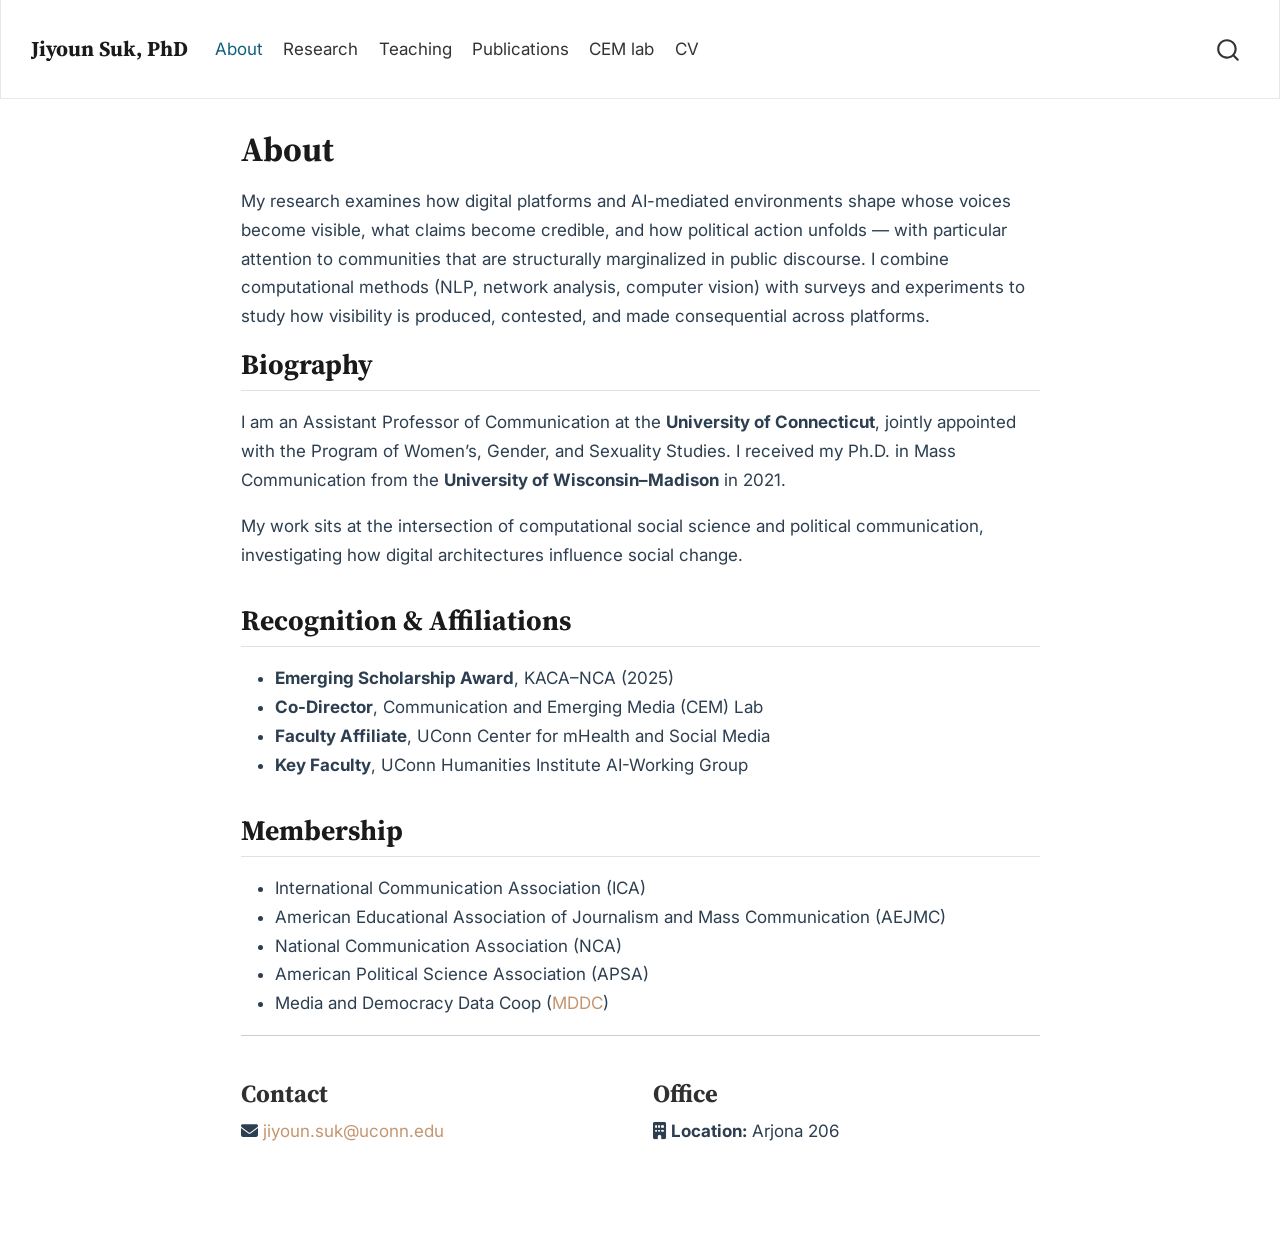
==== about.html @ 5fc56745 "Built site for gh-pages" ====
<!DOCTYPE html>
<html xmlns="http://www.w3.org/1999/xhtml" lang="en" xml:lang="en"><head>

<meta charset="utf-8">
<meta name="generator" content="quarto-1.6.42">

<meta name="viewport" content="width=device-width, initial-scale=1.0, user-scalable=yes">


<title>About – Jiyoun Suk, PhD</title>
<style>
code{white-space: pre-wrap;}
span.smallcaps{font-variant: small-caps;}
div.columns{display: flex; gap: min(4vw, 1.5em);}
div.column{flex: auto; overflow-x: auto;}
div.hanging-indent{margin-left: 1.5em; text-indent: -1.5em;}
ul.task-list{list-style: none;}
ul.task-list li input[type="checkbox"] {
  width: 0.8em;
  margin: 0 0.8em 0.2em -1em; /* quarto-specific, see https://github.com/quarto-dev/quarto-cli/issues/4556 */ 
  vertical-align: middle;
}
</style>


<script src="site_libs/quarto-nav/quarto-nav.js"></script>
<script src="site_libs/quarto-nav/headroom.min.js"></script>
<script src="site_libs/clipboard/clipboard.min.js"></script>
<script src="site_libs/quarto-search/autocomplete.umd.js"></script>
<script src="site_libs/quarto-search/fuse.min.js"></script>
<script src="site_libs/quarto-search/quarto-search.js"></script>
<meta name="quarto:offset" content="./">
<script src="site_libs/quarto-html/quarto.js"></script>
<script src="site_libs/quarto-html/popper.min.js"></script>
<script src="site_libs/quarto-html/tippy.umd.min.js"></script>
<script src="site_libs/quarto-html/anchor.min.js"></script>
<link href="site_libs/quarto-html/tippy.css" rel="stylesheet">
<link href="site_libs/quarto-html/quarto-syntax-highlighting-2f5df379a58b258e96c21c0638c20c03.css" rel="stylesheet" id="quarto-text-highlighting-styles">
<script src="site_libs/bootstrap/bootstrap.min.js"></script>
<link href="site_libs/bootstrap/bootstrap-icons.css" rel="stylesheet">
<link href="site_libs/bootstrap/bootstrap-14436ac68ee9da647e5be369f77a8015.min.css" rel="stylesheet" append-hash="true" id="quarto-bootstrap" data-mode="light">
<link href="site_libs/quarto-contrib/fontawesome6-6.7.2/all.min.css" rel="stylesheet">
<link href="site_libs/quarto-contrib/fontawesome6-6.7.2/latex-fontsize.css" rel="stylesheet">
<script id="quarto-search-options" type="application/json">{
  "location": "navbar",
  "copy-button": false,
  "collapse-after": 3,
  "panel-placement": "end",
  "type": "overlay",
  "limit": 50,
  "keyboard-shortcut": [
    "f",
    "/",
    "s"
  ],
  "show-item-context": false,
  "language": {
    "search-no-results-text": "No results",
    "search-matching-documents-text": "matching documents",
    "search-copy-link-title": "Copy link to search",
    "search-hide-matches-text": "Hide additional matches",
    "search-more-match-text": "more match in this document",
    "search-more-matches-text": "more matches in this document",
    "search-clear-button-title": "Clear",
    "search-text-placeholder": "",
    "search-detached-cancel-button-title": "Cancel",
    "search-submit-button-title": "Submit",
    "search-label": "Search"
  }
}</script>


<link rel="stylesheet" href="assets/styles.css">
</head>

<body class="nav-fixed fullcontent">

<div id="quarto-search-results"></div>
  <header id="quarto-header" class="headroom fixed-top">
    <nav class="navbar navbar-expand-lg " data-bs-theme="dark">
      <div class="navbar-container container-fluid">
      <div class="navbar-brand-container mx-auto">
    <a class="navbar-brand" href="./index.html">
    <span class="navbar-title">Jiyoun Suk, PhD</span>
    </a>
  </div>
            <div id="quarto-search" class="" title="Search"></div>
          <button class="navbar-toggler" type="button" data-bs-toggle="collapse" data-bs-target="#navbarCollapse" aria-controls="navbarCollapse" role="menu" aria-expanded="false" aria-label="Toggle navigation" onclick="if (window.quartoToggleHeadroom) { window.quartoToggleHeadroom(); }">
  <span class="navbar-toggler-icon"></span>
</button>
          <div class="collapse navbar-collapse" id="navbarCollapse">
            <ul class="navbar-nav navbar-nav-scroll me-auto">
  <li class="nav-item">
    <a class="nav-link active" href="./about.html" aria-current="page"> 
<span class="menu-text">About</span></a>
  </li>  
  <li class="nav-item">
    <a class="nav-link" href="./research.html"> 
<span class="menu-text">Research</span></a>
  </li>  
  <li class="nav-item">
    <a class="nav-link" href="./teaching.html"> 
<span class="menu-text">Teaching</span></a>
  </li>  
  <li class="nav-item">
    <a class="nav-link" href="./publications.html"> 
<span class="menu-text">Publications</span></a>
  </li>  
  <li class="nav-item">
    <a class="nav-link" href="https://cemlab.github.io/index.html"> 
<span class="menu-text">CEM lab</span></a>
  </li>  
  <li class="nav-item">
    <a class="nav-link" href="./cv.html"> 
<span class="menu-text">CV</span></a>
  </li>  
</ul>
          </div> <!-- /navcollapse -->
            <div class="quarto-navbar-tools">
</div>
      </div> <!-- /container-fluid -->
    </nav>
</header>
<!-- content -->
<div id="quarto-content" class="quarto-container page-columns page-rows-contents page-layout-article page-navbar">
<!-- sidebar -->
<!-- margin-sidebar -->
    
<!-- main -->
<main class="content" id="quarto-document-content">

<header id="title-block-header" class="quarto-title-block default">
<div class="quarto-title">
<h1 class="title">About</h1>
</div>



<div class="quarto-title-meta">

    
  
    
  </div>
  


</header>


<p>My research examines how digital platforms and AI-mediated environments shape whose voices become visible, what claims become credible, and how political action unfolds — with particular attention to communities that are structurally marginalized in public discourse. I combine computational methods (NLP, network analysis, computer vision) with surveys and experiments to study how visibility is produced, contested, and made consequential across platforms.</p>
<section id="biography" class="level2">
<h2 class="anchored" data-anchor-id="biography">Biography</h2>
<p>I am an Assistant Professor of Communication at the <strong>University of Connecticut</strong>, jointly appointed with the Program of Women’s, Gender, and Sexuality Studies. I received my Ph.D.&nbsp;in Mass Communication from the <strong>University of Wisconsin–Madison</strong> in 2021.</p>
<p>My work sits at the intersection of computational social science and political communication, investigating how digital architectures influence social change.</p>
</section>
<section id="recognition-affiliations" class="level2">
<h2 class="anchored" data-anchor-id="recognition-affiliations">Recognition &amp; Affiliations</h2>
<ul>
<li><strong>Emerging Scholarship Award</strong>, KACA–NCA (2025)</li>
<li><strong>Co-Director</strong>, Communication and Emerging Media (CEM) Lab</li>
<li><strong>Faculty Affiliate</strong>, UConn Center for mHealth and Social Media</li>
<li><strong>Key Faculty</strong>, UConn Humanities Institute AI-Working Group</li>
</ul>
</section>
<section id="membership" class="level2">
<h2 class="anchored" data-anchor-id="membership">Membership</h2>
<ul>
<li>International Communication Association (ICA)</li>
<li>American Educational Association of Journalism and Mass Communication (AEJMC)</li>
<li>National Communication Association (NCA)</li>
<li>American Political Science Association (APSA)</li>
<li>Media and Democracy Data Coop (<a href="https://mddatacoop.org/">MDDC</a>)</li>
</ul>
<hr>
<div class="grid">
<section id="contact" class="level3 g-col-6">
<h3 class="anchored" data-anchor-id="contact">Contact</h3>
<p><i class="fa-solid fa-envelope" aria-label="envelope"></i> <a href="mailto:jiyoun.suk@uconn.edu">jiyoun.suk@uconn.edu</a></p>
</section>
<section id="office" class="level3 g-col-6">
<h3 class="anchored" data-anchor-id="office">Office</h3>
<p><i class="fa-solid fa-building" aria-label="building"></i> <strong>Location:</strong> Arjona 206</p>
</section>
</div>


</section>

</main> <!-- /main -->
<script id="quarto-html-after-body" type="application/javascript">
window.document.addEventListener("DOMContentLoaded", function (event) {
  const toggleBodyColorMode = (bsSheetEl) => {
    const mode = bsSheetEl.getAttribute("data-mode");
    const bodyEl = window.document.querySelector("body");
    if (mode === "dark") {
      bodyEl.classList.add("quarto-dark");
      bodyEl.classList.remove("quarto-light");
    } else {
      bodyEl.classList.add("quarto-light");
      bodyEl.classList.remove("quarto-dark");
    }
  }
  const toggleBodyColorPrimary = () => {
    const bsSheetEl = window.document.querySelector("link#quarto-bootstrap");
    if (bsSheetEl) {
      toggleBodyColorMode(bsSheetEl);
    }
  }
  toggleBodyColorPrimary();  
  const icon = "";
  const anchorJS = new window.AnchorJS();
  anchorJS.options = {
    placement: 'right',
    icon: icon
  };
  anchorJS.add('.anchored');
  const isCodeAnnotation = (el) => {
    for (const clz of el.classList) {
      if (clz.startsWith('code-annotation-')) {                     
        return true;
      }
    }
    return false;
  }
  const onCopySuccess = function(e) {
    // button target
    const button = e.trigger;
    // don't keep focus
    button.blur();
    // flash "checked"
    button.classList.add('code-copy-button-checked');
    var currentTitle = button.getAttribute("title");
    button.setAttribute("title", "Copied!");
    let tooltip;
    if (window.bootstrap) {
      button.setAttribute("data-bs-toggle", "tooltip");
      button.setAttribute("data-bs-placement", "left");
      button.setAttribute("data-bs-title", "Copied!");
      tooltip = new bootstrap.Tooltip(button, 
        { trigger: "manual", 
          customClass: "code-copy-button-tooltip",
          offset: [0, -8]});
      tooltip.show();    
    }
    setTimeout(function() {
      if (tooltip) {
        tooltip.hide();
        button.removeAttribute("data-bs-title");
        button.removeAttribute("data-bs-toggle");
        button.removeAttribute("data-bs-placement");
      }
      button.setAttribute("title", currentTitle);
      button.classList.remove('code-copy-button-checked');
    }, 1000);
    // clear code selection
    e.clearSelection();
  }
  const getTextToCopy = function(trigger) {
      const codeEl = trigger.previousElementSibling.cloneNode(true);
      for (const childEl of codeEl.children) {
        if (isCodeAnnotation(childEl)) {
          childEl.remove();
        }
      }
      return codeEl.innerText;
  }
  const clipboard = new window.ClipboardJS('.code-copy-button:not([data-in-quarto-modal])', {
    text: getTextToCopy
  });
  clipboard.on('success', onCopySuccess);
  if (window.document.getElementById('quarto-embedded-source-code-modal')) {
    const clipboardModal = new window.ClipboardJS('.code-copy-button[data-in-quarto-modal]', {
      text: getTextToCopy,
      container: window.document.getElementById('quarto-embedded-source-code-modal')
    });
    clipboardModal.on('success', onCopySuccess);
  }
    var localhostRegex = new RegExp(/^(?:http|https):\/\/localhost\:?[0-9]*\//);
    var mailtoRegex = new RegExp(/^mailto:/);
      var filterRegex = new RegExp("https:\/\/jysuk915\.github\.io\/");
    var isInternal = (href) => {
        return filterRegex.test(href) || localhostRegex.test(href) || mailtoRegex.test(href);
    }
    // Inspect non-navigation links and adorn them if external
 	var links = window.document.querySelectorAll('a[href]:not(.nav-link):not(.navbar-brand):not(.toc-action):not(.sidebar-link):not(.sidebar-item-toggle):not(.pagination-link):not(.no-external):not([aria-hidden]):not(.dropdown-item):not(.quarto-navigation-tool):not(.about-link)');
    for (var i=0; i<links.length; i++) {
      const link = links[i];
      if (!isInternal(link.href)) {
        // undo the damage that might have been done by quarto-nav.js in the case of
        // links that we want to consider external
        if (link.dataset.originalHref !== undefined) {
          link.href = link.dataset.originalHref;
        }
      }
    }
  function tippyHover(el, contentFn, onTriggerFn, onUntriggerFn) {
    const config = {
      allowHTML: true,
      maxWidth: 500,
      delay: 100,
      arrow: false,
      appendTo: function(el) {
          return el.parentElement;
      },
      interactive: true,
      interactiveBorder: 10,
      theme: 'quarto',
      placement: 'bottom-start',
    };
    if (contentFn) {
      config.content = contentFn;
    }
    if (onTriggerFn) {
      config.onTrigger = onTriggerFn;
    }
    if (onUntriggerFn) {
      config.onUntrigger = onUntriggerFn;
    }
    window.tippy(el, config); 
  }
  const noterefs = window.document.querySelectorAll('a[role="doc-noteref"]');
  for (var i=0; i<noterefs.length; i++) {
    const ref = noterefs[i];
    tippyHover(ref, function() {
      // use id or data attribute instead here
      let href = ref.getAttribute('data-footnote-href') || ref.getAttribute('href');
      try { href = new URL(href).hash; } catch {}
      const id = href.replace(/^#\/?/, "");
      const note = window.document.getElementById(id);
      if (note) {
        return note.innerHTML;
      } else {
        return "";
      }
    });
  }
  const xrefs = window.document.querySelectorAll('a.quarto-xref');
  const processXRef = (id, note) => {
    // Strip column container classes
    const stripColumnClz = (el) => {
      el.classList.remove("page-full", "page-columns");
      if (el.children) {
        for (const child of el.children) {
          stripColumnClz(child);
        }
      }
    }
    stripColumnClz(note)
    if (id === null || id.startsWith('sec-')) {
      // Special case sections, only their first couple elements
      const container = document.createElement("div");
      if (note.children && note.children.length > 2) {
        container.appendChild(note.children[0].cloneNode(true));
        for (let i = 1; i < note.children.length; i++) {
          const child = note.children[i];
          if (child.tagName === "P" && child.innerText === "") {
            continue;
          } else {
            container.appendChild(child.cloneNode(true));
            break;
          }
        }
        if (window.Quarto?.typesetMath) {
          window.Quarto.typesetMath(container);
        }
        return container.innerHTML
      } else {
        if (window.Quarto?.typesetMath) {
          window.Quarto.typesetMath(note);
        }
        return note.innerHTML;
      }
    } else {
      // Remove any anchor links if they are present
      const anchorLink = note.querySelector('a.anchorjs-link');
      if (anchorLink) {
        anchorLink.remove();
      }
      if (window.Quarto?.typesetMath) {
        window.Quarto.typesetMath(note);
      }
      if (note.classList.contains("callout")) {
        return note.outerHTML;
      } else {
        return note.innerHTML;
      }
    }
  }
  for (var i=0; i<xrefs.length; i++) {
    const xref = xrefs[i];
    tippyHover(xref, undefined, function(instance) {
      instance.disable();
      let url = xref.getAttribute('href');
      let hash = undefined; 
      if (url.startsWith('#')) {
        hash = url;
      } else {
        try { hash = new URL(url).hash; } catch {}
      }
      if (hash) {
        const id = hash.replace(/^#\/?/, "");
        const note = window.document.getElementById(id);
        if (note !== null) {
          try {
            const html = processXRef(id, note.cloneNode(true));
            instance.setContent(html);
          } finally {
            instance.enable();
            instance.show();
          }
        } else {
          // See if we can fetch this
          fetch(url.split('#')[0])
          .then(res => res.text())
          .then(html => {
            const parser = new DOMParser();
            const htmlDoc = parser.parseFromString(html, "text/html");
            const note = htmlDoc.getElementById(id);
            if (note !== null) {
              const html = processXRef(id, note);
              instance.setContent(html);
            } 
          }).finally(() => {
            instance.enable();
            instance.show();
          });
        }
      } else {
        // See if we can fetch a full url (with no hash to target)
        // This is a special case and we should probably do some content thinning / targeting
        fetch(url)
        .then(res => res.text())
        .then(html => {
          const parser = new DOMParser();
          const htmlDoc = parser.parseFromString(html, "text/html");
          const note = htmlDoc.querySelector('main.content');
          if (note !== null) {
            // This should only happen for chapter cross references
            // (since there is no id in the URL)
            // remove the first header
            if (note.children.length > 0 && note.children[0].tagName === "HEADER") {
              note.children[0].remove();
            }
            const html = processXRef(null, note);
            instance.setContent(html);
          } 
        }).finally(() => {
          instance.enable();
          instance.show();
        });
      }
    }, function(instance) {
    });
  }
      let selectedAnnoteEl;
      const selectorForAnnotation = ( cell, annotation) => {
        let cellAttr = 'data-code-cell="' + cell + '"';
        let lineAttr = 'data-code-annotation="' +  annotation + '"';
        const selector = 'span[' + cellAttr + '][' + lineAttr + ']';
        return selector;
      }
      const selectCodeLines = (annoteEl) => {
        const doc = window.document;
        const targetCell = annoteEl.getAttribute("data-target-cell");
        const targetAnnotation = annoteEl.getAttribute("data-target-annotation");
        const annoteSpan = window.document.querySelector(selectorForAnnotation(targetCell, targetAnnotation));
        const lines = annoteSpan.getAttribute("data-code-lines").split(",");
        const lineIds = lines.map((line) => {
          return targetCell + "-" + line;
        })
        let top = null;
        let height = null;
        let parent = null;
        if (lineIds.length > 0) {
            //compute the position of the single el (top and bottom and make a div)
            const el = window.document.getElementById(lineIds[0]);
            top = el.offsetTop;
            height = el.offsetHeight;
            parent = el.parentElement.parentElement;
          if (lineIds.length > 1) {
            const lastEl = window.document.getElementById(lineIds[lineIds.length - 1]);
            const bottom = lastEl.offsetTop + lastEl.offsetHeight;
            height = bottom - top;
          }
          if (top !== null && height !== null && parent !== null) {
            // cook up a div (if necessary) and position it 
            let div = window.document.getElementById("code-annotation-line-highlight");
            if (div === null) {
              div = window.document.createElement("div");
              div.setAttribute("id", "code-annotation-line-highlight");
              div.style.position = 'absolute';
              parent.appendChild(div);
            }
            div.style.top = top - 2 + "px";
            div.style.height = height + 4 + "px";
            div.style.left = 0;
            let gutterDiv = window.document.getElementById("code-annotation-line-highlight-gutter");
            if (gutterDiv === null) {
              gutterDiv = window.document.createElement("div");
              gutterDiv.setAttribute("id", "code-annotation-line-highlight-gutter");
              gutterDiv.style.position = 'absolute';
              const codeCell = window.document.getElementById(targetCell);
              const gutter = codeCell.querySelector('.code-annotation-gutter');
              gutter.appendChild(gutterDiv);
            }
            gutterDiv.style.top = top - 2 + "px";
            gutterDiv.style.height = height + 4 + "px";
          }
          selectedAnnoteEl = annoteEl;
        }
      };
      const unselectCodeLines = () => {
        const elementsIds = ["code-annotation-line-highlight", "code-annotation-line-highlight-gutter"];
        elementsIds.forEach((elId) => {
          const div = window.document.getElementById(elId);
          if (div) {
            div.remove();
          }
        });
        selectedAnnoteEl = undefined;
      };
        // Handle positioning of the toggle
    window.addEventListener(
      "resize",
      throttle(() => {
        elRect = undefined;
        if (selectedAnnoteEl) {
          selectCodeLines(selectedAnnoteEl);
        }
      }, 10)
    );
    function throttle(fn, ms) {
    let throttle = false;
    let timer;
      return (...args) => {
        if(!throttle) { // first call gets through
            fn.apply(this, args);
            throttle = true;
        } else { // all the others get throttled
            if(timer) clearTimeout(timer); // cancel #2
            timer = setTimeout(() => {
              fn.apply(this, args);
              timer = throttle = false;
            }, ms);
        }
      };
    }
      // Attach click handler to the DT
      const annoteDls = window.document.querySelectorAll('dt[data-target-cell]');
      for (const annoteDlNode of annoteDls) {
        annoteDlNode.addEventListener('click', (event) => {
          const clickedEl = event.target;
          if (clickedEl !== selectedAnnoteEl) {
            unselectCodeLines();
            const activeEl = window.document.querySelector('dt[data-target-cell].code-annotation-active');
            if (activeEl) {
              activeEl.classList.remove('code-annotation-active');
            }
            selectCodeLines(clickedEl);
            clickedEl.classList.add('code-annotation-active');
          } else {
            // Unselect the line
            unselectCodeLines();
            clickedEl.classList.remove('code-annotation-active');
          }
        });
      }
  const findCites = (el) => {
    const parentEl = el.parentElement;
    if (parentEl) {
      const cites = parentEl.dataset.cites;
      if (cites) {
        return {
          el,
          cites: cites.split(' ')
        };
      } else {
        return findCites(el.parentElement)
      }
    } else {
      return undefined;
    }
  };
  var bibliorefs = window.document.querySelectorAll('a[role="doc-biblioref"]');
  for (var i=0; i<bibliorefs.length; i++) {
    const ref = bibliorefs[i];
    const citeInfo = findCites(ref);
    if (citeInfo) {
      tippyHover(citeInfo.el, function() {
        var popup = window.document.createElement('div');
        citeInfo.cites.forEach(function(cite) {
          var citeDiv = window.document.createElement('div');
          citeDiv.classList.add('hanging-indent');
          citeDiv.classList.add('csl-entry');
          var biblioDiv = window.document.getElementById('ref-' + cite);
          if (biblioDiv) {
            citeDiv.innerHTML = biblioDiv.innerHTML;
          }
          popup.appendChild(citeDiv);
        });
        return popup.innerHTML;
      });
    }
  }
});
</script>
</div> <!-- /content -->




</body></html>
---- site_libs/quarto-html/tippy.css ----
.tippy-box[data-animation=fade][data-state=hidden]{opacity:0}[data-tippy-root]{max-width:calc(100vw - 10px)}.tippy-box{position:relative;background-color:#333;color:#fff;border-radius:4px;font-size:14px;line-height:1.4;white-space:normal;outline:0;transition-property:transform,visibility,opacity}.tippy-box[data-placement^=top]>.tippy-arrow{bottom:0}.tippy-box[data-placement^=top]>.tippy-arrow:before{bottom:-7px;left:0;border-width:8px 8px 0;border-top-color:initial;transform-origin:center top}.tippy-box[data-placement^=bottom]>.tippy-arrow{top:0}.tippy-box[data-placement^=bottom]>.tippy-arrow:before{top:-7px;left:0;border-width:0 8px 8px;border-bottom-color:initial;transform-origin:center bottom}.tippy-box[data-placement^=left]>.tippy-arrow{right:0}.tippy-box[data-placement^=left]>.tippy-arrow:before{border-width:8px 0 8px 8px;border-left-color:initial;right:-7px;transform-origin:center left}.tippy-box[data-placement^=right]>.tippy-arrow{left:0}.tippy-box[data-placement^=right]>.tippy-arrow:before{left:-7px;border-width:8px 8px 8px 0;border-right-color:initial;transform-origin:center right}.tippy-box[data-inertia][data-state=visible]{transition-timing-function:cubic-bezier(.54,1.5,.38,1.11)}.tippy-arrow{width:16px;height:16px;color:#333}.tippy-arrow:before{content:"";position:absolute;border-color:transparent;border-style:solid}.tippy-content{position:relative;padding:5px 9px;z-index:1}
---- site_libs/quarto-html/quarto-syntax-highlighting-2f5df379a58b258e96c21c0638c20c03.css ----
/* quarto syntax highlight colors */
:root {
  --quarto-hl-ot-color: #003B4F;
  --quarto-hl-at-color: #657422;
  --quarto-hl-ss-color: #20794D;
  --quarto-hl-an-color: #5E5E5E;
  --quarto-hl-fu-color: #4758AB;
  --quarto-hl-st-color: #20794D;
  --quarto-hl-cf-color: #003B4F;
  --quarto-hl-op-color: #5E5E5E;
  --quarto-hl-er-color: #AD0000;
  --quarto-hl-bn-color: #AD0000;
  --quarto-hl-al-color: #AD0000;
  --quarto-hl-va-color: #111111;
  --quarto-hl-bu-color: inherit;
  --quarto-hl-ex-color: inherit;
  --quarto-hl-pp-color: #AD0000;
  --quarto-hl-in-color: #5E5E5E;
  --quarto-hl-vs-color: #20794D;
  --quarto-hl-wa-color: #5E5E5E;
  --quarto-hl-do-color: #5E5E5E;
  --quarto-hl-im-color: #00769E;
  --quarto-hl-ch-color: #20794D;
  --quarto-hl-dt-color: #AD0000;
  --quarto-hl-fl-color: #AD0000;
  --quarto-hl-co-color: #5E5E5E;
  --quarto-hl-cv-color: #5E5E5E;
  --quarto-hl-cn-color: #8f5902;
  --quarto-hl-sc-color: #5E5E5E;
  --quarto-hl-dv-color: #AD0000;
  --quarto-hl-kw-color: #003B4F;
}

/* other quarto variables */
:root {
  --quarto-font-monospace: SFMono-Regular, Menlo, Monaco, Consolas, "Liberation Mono", "Courier New", monospace;
}

pre > code.sourceCode > span {
  color: #003B4F;
}

code span {
  color: #003B4F;
}

code.sourceCode > span {
  color: #003B4F;
}

div.sourceCode,
div.sourceCode pre.sourceCode {
  color: #003B4F;
}

code span.ot {
  color: #003B4F;
  font-style: inherit;
}

code span.at {
  color: #657422;
  font-style: inherit;
}

code span.ss {
  color: #20794D;
  font-style: inherit;
}

code span.an {
  color: #5E5E5E;
  font-style: inherit;
}

code span.fu {
  color: #4758AB;
  font-style: inherit;
}

code span.st {
  color: #20794D;
  font-style: inherit;
}

code span.cf {
  color: #003B4F;
  font-weight: bold;
  font-style: inherit;
}

code span.op {
  color: #5E5E5E;
  font-style: inherit;
}

code span.er {
  color: #AD0000;
  font-style: inherit;
}

code span.bn {
  color: #AD0000;
  font-style: inherit;
}

code span.al {
  color: #AD0000;
  font-style: inherit;
}

code span.va {
  color: #111111;
  font-style: inherit;
}

code span.bu {
  font-style: inherit;
}

code span.ex {
  font-style: inherit;
}

code span.pp {
  color: #AD0000;
  font-style: inherit;
}

code span.in {
  color: #5E5E5E;
  font-style: inherit;
}

code span.vs {
  color: #20794D;
  font-style: inherit;
}

code span.wa {
  color: #5E5E5E;
  font-style: italic;
}

code span.do {
  color: #5E5E5E;
  font-style: italic;
}

code span.im {
  color: #00769E;
  font-style: inherit;
}

code span.ch {
  color: #20794D;
  font-style: inherit;
}

code span.dt {
  color: #AD0000;
  font-style: inherit;
}

code span.fl {
  color: #AD0000;
  font-style: inherit;
}

code span.co {
  color: #5E5E5E;
  font-style: inherit;
}

code span.cv {
  color: #5E5E5E;
  font-style: italic;
}

code span.cn {
  color: #8f5902;
  font-style: inherit;
}

code span.sc {
  color: #5E5E5E;
  font-style: inherit;
}

code span.dv {
  color: #AD0000;
  font-style: inherit;
}

code span.kw {
  color: #003B4F;
  font-weight: bold;
  font-style: inherit;
}

.prevent-inlining {
  content: "</";
}

/*# sourceMappingURL=35eb38a806ee71ea6d2563be2308c832.css.map */
---- site_libs/quarto-contrib/fontawesome6-6.7.2/latex-fontsize.css ----
.fa-tiny {
  font-size: 0.5em;
}
.fa-scriptsize {
  font-size: 0.7em;
}
.fa-footnotesize {
  font-size: 0.8em;
}
.fa-small {
  font-size: 0.9em;
}
.fa-normalsize {
  font-size: 1em;
}
.fa-large {
  font-size: 1.2em;
}
.fa-Large {
  font-size: 1.5em;
}
.fa-LARGE {
  font-size: 1.75em;
}
.fa-huge {
  font-size: 2em;
}
.fa-Huge {
  font-size: 2.5em;
}
---- assets/styles.css ----
/* ===========================
   Global Typography & Colors
   =========================== */

@import url('https://fonts.googleapis.com/css2?family=Inter:wght@400;500;600&family=Source+Serif+4:wght@400;600;700&display=swap');

:root {
  --accent: #c4956e;         /* warm terracotta — primary accent */
  --accent-light: #f0e0d3;   /* light wash for hover backgrounds */
  --text-dark: #2c3e50;
  --text-mid: #555;
  --heading: #1a1a1a;
  --border-light: #e8e8e8;
}

body {
  font-family: 'Inter', sans-serif;
  line-height: 1.7;
  color: var(--text-dark);
}

h1, h2, h3, .navbar-brand {
  font-family: 'Source Serif 4', serif;
  font-weight: 700;
  color: var(--heading);
}

/* ===========================
   Navbar
   =========================== */

.navbar {
  padding: 1.5rem 0;
  border-bottom: 1px solid var(--border-light);
}

/* ===========================
   Links — unified accent color
   =========================== */

a {
  color: var(--accent);
  text-decoration: none;
}

a:hover {
  color: #a87a58;
  text-decoration: underline;
  text-underline-offset: 4px;
}

/* ===========================
   About Page (Solana/Trestles)
   =========================== */

.quarto-about-solana .about-contents,
.quarto-about-trestles .about-contents {
  max-width: 100% !important;
  flex-grow: 1;
}

.about-entity {
  width: 100% !important;
}

.about-contents p {
  font-size: 1.15rem;
  line-height: 1.7;
  text-align: left;
}

/* About links (buttons/pills) — accent color */
.about-link {
  border: 1px solid var(--accent) !important;
  border-radius: 4px !important;
  color: var(--accent) !important;
  font-size: 0.8rem !important;
  text-transform: uppercase;
  letter-spacing: 0.5px;
  transition: all 0.2s ease;
}

.about-link:hover {
  background-color: var(--accent-light) !important;
  border-color: var(--accent) !important;
  color: #a87a58 !important;
}

/* ===========================
   Badges / Pills (Homepage)
   =========================== */

.badge {
  display: inline-block;
  padding: 3px 12px;
  margin-right: 5px;
  margin-bottom: 4px;
  background-color: var(--accent-light);
  border: 1px solid var(--accent);
  color: #a87a58;
  border-radius: 20px;
  font-size: 0.72rem;
  font-weight: 600;
  text-transform: uppercase;
  letter-spacing: 0.3px;
}

/* ===========================
   Research Grid Styling
   =========================== */

.quarto-listing-container-grid .quarto-grid-item {
  border: 1px solid var(--border-light) !important;
  border-radius: 8px;
  background-color: #ffffff;
  transition: all 0.3s ease;
  padding: 1rem;
}

.quarto-listing-container-grid .quarto-grid-item:hover {
  box-shadow: 0 10px 20px rgba(0,0,0,0.08);
  border-color: var(--accent) !important;
  transform: translateY(-3px);
}

.listing-title {
  font-family: 'Source Serif 4', serif;
  font-weight: 700;
  color: var(--heading);
}

.listing-description {
  font-family: 'Inter', sans-serif;
  color: var(--text-mid);
  font-size: 0.9rem;
}

/* ===========================
   Default Listing (Publications)
   =========================== */

.quarto-post {
  padding-bottom: 1.5rem;
  margin-bottom: 1.5rem;
  border-bottom: 1px solid #eee;
}

.quarto-listing-default .quarto-post .listing-title {
  font-size: 1.25rem;
  font-weight: 700;
  color: var(--text-dark);
  margin-bottom: 0.25rem;
}

/* Date/Year styling */
.quarto-listing-default .quarto-post .metadata,
.quarto-listing-default .quarto-post .listing-date {
  font-weight: 600;
  color: var(--text-mid);
}

/* Description (authors, outlet, icons, links) */
.quarto-listing-default .quarto-post .listing-description {
  color: var(--text-mid);
  margin-top: 0.5rem;
  line-height: 1.6;
}

/* Links inside description (DOI, Video, etc.) */
.quarto-listing-default .quarto-post .listing-description a {
  text-decoration: none;
  margin-right: 15px;
  color: var(--accent);
  font-weight: 500;
}

.quarto-listing-default .quarto-post .listing-description a:hover {
  color: #a87a58;
  text-decoration: underline;
  text-underline-offset: 4px;
}

/* ===========================
   Listing Categories as Tags
   =========================== */

.quarto-listing .listing-categories {
  margin: 0.25rem 0 0.25rem 0;
}

.quarto-listing .listing-categories .listing-category {
  display: inline-block;
  padding: 0.1rem 0.45rem;
  margin-right: 0.25rem;
  border-radius: 999px;
  border: 1px solid rgba(0,0,0,0.12);
  font-size: 0.75em;
  color: var(--text-mid);
}

.quarto-listing-default .listing-categories {
  margin-top: 0.15rem;
  margin-bottom: 0.35rem;
}

/* ===========================
   Back-link utility
   =========================== */

.back-link {
  display: inline-block;
  margin: 0.5rem 0 1rem 0;
  font-weight: 600;
}
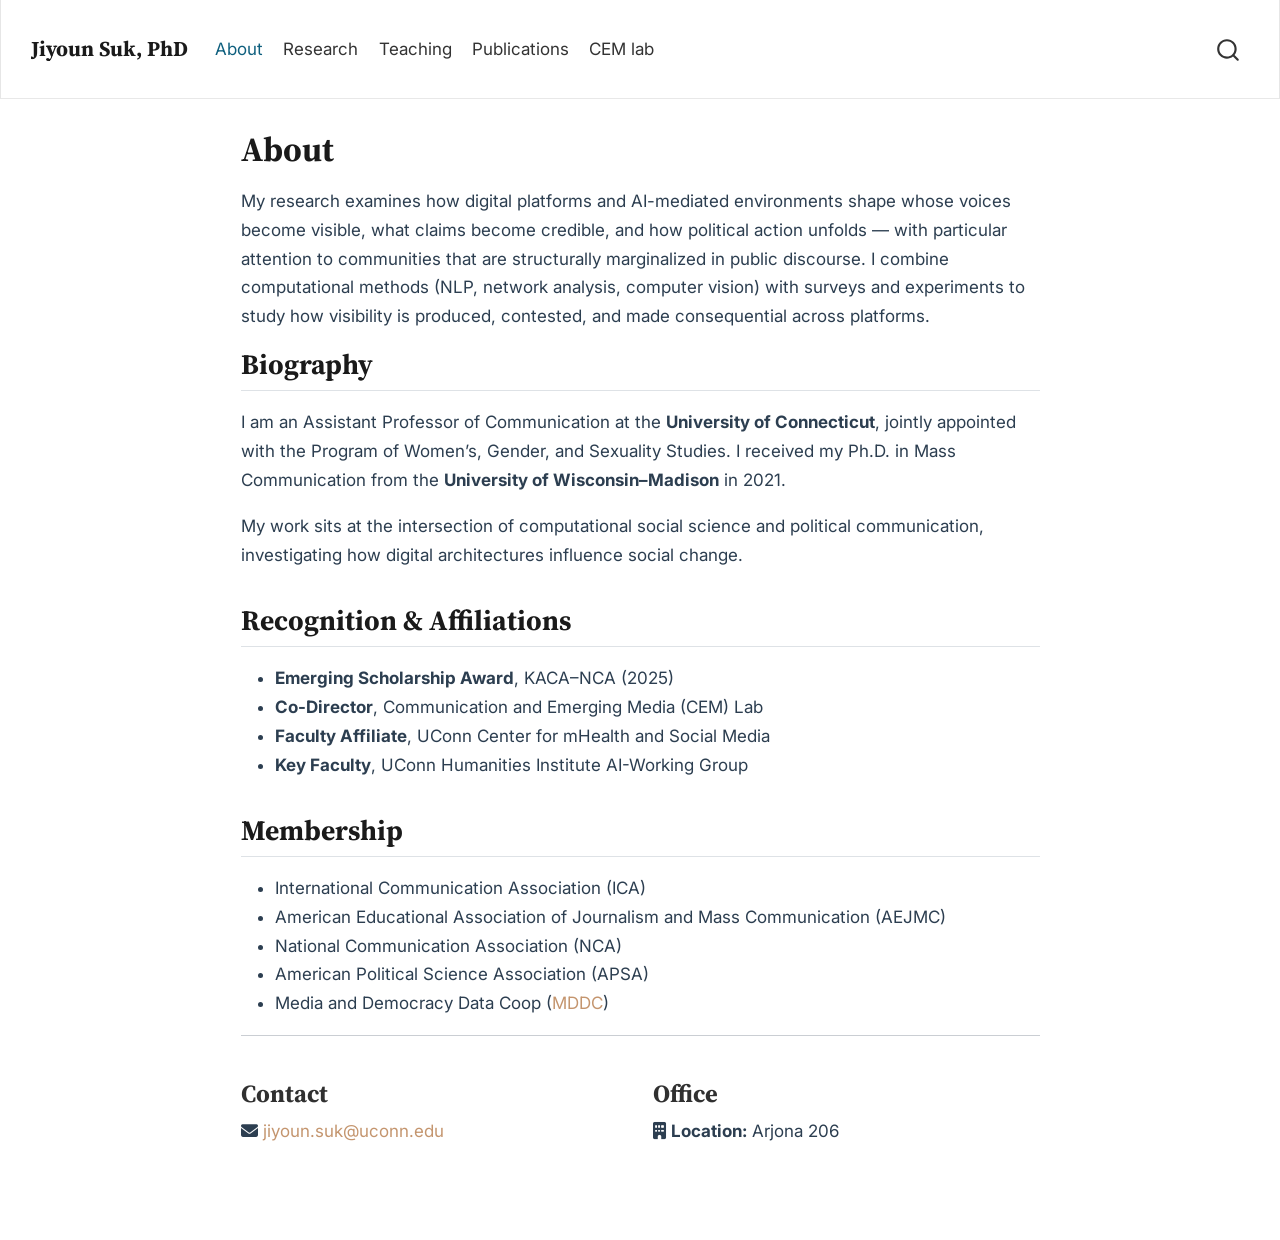
==== commit 4ab168e3: "Remove CV from published site" ====
--- a/about.html
+++ b/about.html
@@ -110,10 +110,6 @@
     <a class="nav-link" href="https://cemlab.github.io/index.html"> 
 <span class="menu-text">CEM lab</span></a>
   </li>  
-  <li class="nav-item">
-    <a class="nav-link" href="./cv.html"> 
-<span class="menu-text">CV</span></a>
-  </li>  
 </ul>
           </div> <!-- /navcollapse -->
             <div class="quarto-navbar-tools">
@@ -278,7 +274,7 @@
   }
     var localhostRegex = new RegExp(/^(?:http|https):\/\/localhost\:?[0-9]*\//);
     var mailtoRegex = new RegExp(/^mailto:/);
-      var filterRegex = new RegExp("https:\/\/jysuk915\.github\.io\/");
+      var filterRegex = new RegExp("https:\/\/jiyounsuk\.com");
     var isInternal = (href) => {
         return filterRegex.test(href) || localhostRegex.test(href) || mailtoRegex.test(href);
     }
